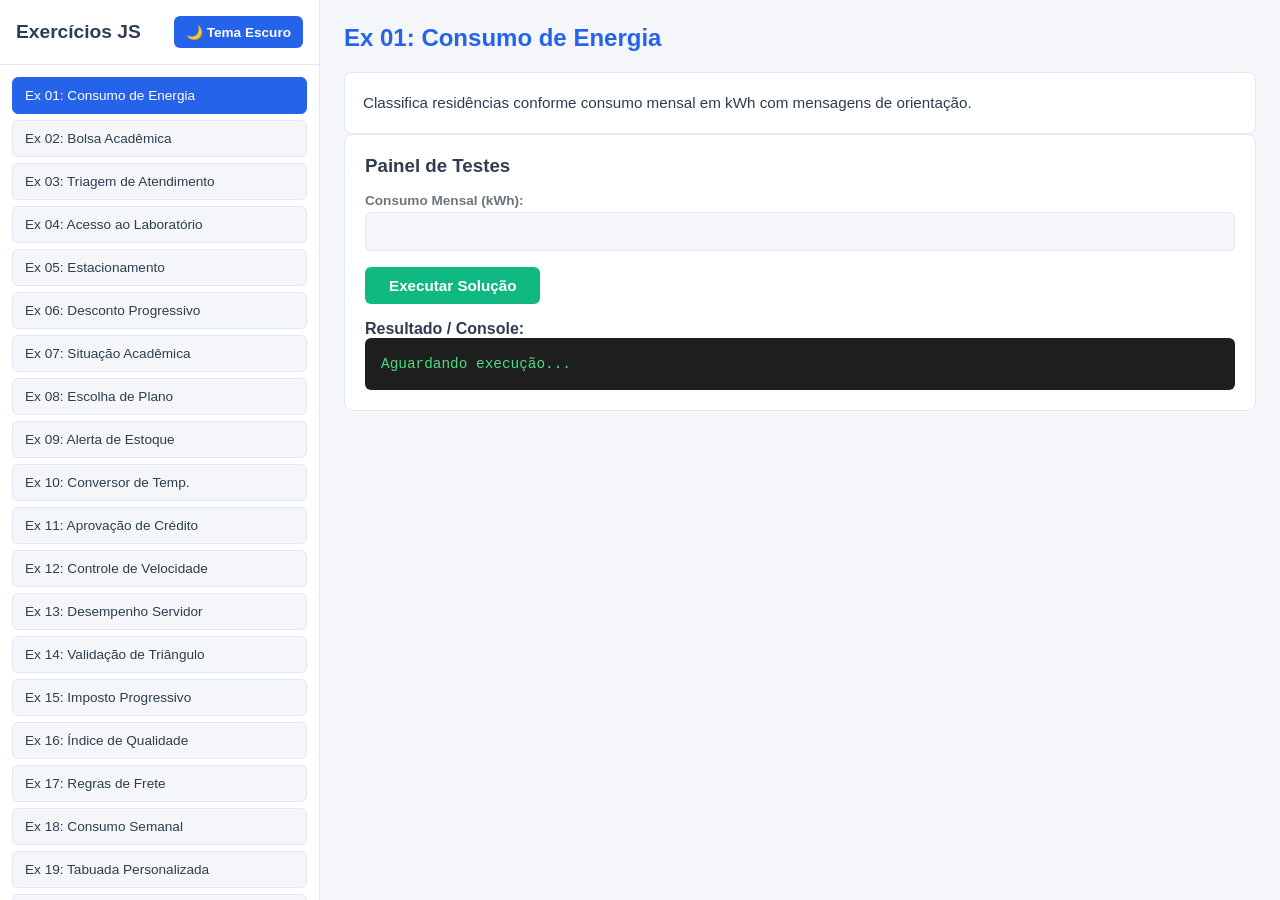
==== LIsta-Exer-3-Js/index.html @ e6002886 "Add files via upload" ====
<!DOCTYPE html>
<html lang="pt-BR">
<head>
  <meta charset="UTF-8">
  <meta name="viewport" content="width=device-width, initial-scale=1.0">
  <title>Painel Prático de Exercícios JavaScript (1 a 50)</title>
  <link rel="stylesheet" href="style.css">
</head>
<body class="light-theme">
  <div class="app-container">
    <!-- Barra Lateral com Botões -->
    <aside class="sidebar">
      <div class="sidebar-header">
        <h2>Exercícios JS</h2>
        <button id="theme-toggle-btn" class="theme-btn">🌙 Tema Escuro</button>
      </div>
      <nav class="exercise-nav" id="exercise-nav">
        <!-- Gerado via JavaScript -->
      </nav>
    </aside>

    <!-- Área Principal de Exibição e Testes -->
    <main class="main-content">
      <header class="content-header">
        <h1 id="exercise-title">Selecione um exercício</h1>
      </header>
      
      <section class="exercise-body">
        <div id="exercise-description" class="description-box">
          Escolha uma questão no menu lateral para visualizar a situação-problema e executar a solução em JavaScript.
        </div>
        
        <div class="interactive-panel">
          <h3>Painel de Testes</h3>
          <div id="input-container" class="input-group"></div>
          <button id="run-btn" class="run-btn">Executar Solução</button>
          <div class="output-box">
            <h4>Resultado / Console:</h4>
            <pre id="output-display">Aguardando execução...</pre>
          </div>
        </div>
      </section>
    </main>
  </div>

  <script src="script.js"></script>
</body>
</html>
---- LIsta-Exer-3-Js/style.css ----
:root {
  --bg-primary: #f4f6f9;
  --bg-secondary: #ffffff;
  --text-primary: #2c3e50;
  --text-secondary: #6c757d;
  --accent-color: #2563eb;
  --accent-hover: #1d4ed8;
  --border-color: #e2e8f0;
  --code-bg: #1e1e1e;
  --code-text: #4ade80;
}

body.dark-theme {
  --bg-primary: #0f172a;
  --bg-secondary: #1e293b;
  --text-primary: #f8fafc;
  --text-secondary: #94a3b8;
  --accent-color: #3b82f6;
  --accent-hover: #60a5fa;
  --border-color: #334155;
  --code-bg: #090d16;
  --code-text: #38bdf8;
}

* {
  box-sizing: border-box;
  margin: 0;
  padding: 0;
}

body {
  font-family: 'Segoe UI', Tahoma, Geneva, Verdana, sans-serif;
  background-color: var(--bg-primary);
  color: var(--text-primary);
  height: 100vh;
  overflow: hidden;
}

.app-container {
  display: flex;
  height: 100vh;
}

/* Sidebar */
.sidebar {
  width: 320px;
  background-color: var(--bg-secondary);
  border-right: 1px solid var(--border-color);
  display: flex;
  flex-direction: column;
}

.sidebar-header {
  padding: 16px;
  border-bottom: 1px solid var(--border-color);
  display: flex;
  justify-content: space-between;
  align-items: center;
}

.sidebar-header h2 {
  font-size: 1.2rem;
}

.theme-btn {
  padding: 8px 12px;
  border: none;
  border-radius: 6px;
  background-color: var(--accent-color);
  color: #fff;
  cursor: pointer;
  font-size: 0.85rem;
  font-weight: 600;
  transition: background 0.2s;
}

.theme-btn:hover {
  background-color: var(--accent-hover);
}

.exercise-nav {
  flex: 1;
  overflow-y: auto;
  padding: 12px;
}

.nav-btn {
  width: 100%;
  padding: 10px 12px;
  margin-bottom: 6px;
  text-align: left;
  border: 1px solid var(--border-color);
  background-color: var(--bg-primary);
  color: var(--text-primary);
  border-radius: 6px;
  cursor: pointer;
  font-size: 0.85rem;
  transition: all 0.2s;
  white-space: nowrap;
  overflow: hidden;
  text-overflow: ellipsis;
}

.nav-btn:hover, .nav-btn.active {
  background-color: var(--accent-color);
  color: #fff;
  border-color: var(--accent-color);
}

/* Main Content */
.main-content {
  flex: 1;
  padding: 24px;
  overflow-y: auto;
  display: flex;
  flex-direction: column;
  gap: 20px;
}

.content-header h1 {
  font-size: 1.5rem;
  color: var(--accent-color);
}

.description-box {
  background-color: var(--bg-secondary);
  padding: 18px;
  border-radius: 8px;
  border: 1px solid var(--border-color);
  line-height: 1.6;
  font-size: 0.95rem;
}

.interactive-panel {
  background-color: var(--bg-secondary);
  padding: 20px;
  border-radius: 8px;
  border: 1px solid var(--border-color);
  display: flex;
  flex-direction: column;
  gap: 16px;
}

.input-group {
  display: flex;
  flex-direction: column;
  gap: 12px;
}

.input-field {
  display: flex;
  flex-direction: column;
  gap: 4px;
}

.input-field label {
  font-size: 0.85rem;
  font-weight: 600;
  color: var(--text-secondary);
}

.input-field input {
  padding: 10px;
  border: 1px solid var(--border-color);
  border-radius: 6px;
  background-color: var(--bg-primary);
  color: var(--text-primary);
  font-size: 0.95rem;
  outline: none;
}

.input-field input:focus {
  border-color: var(--accent-color);
}

.run-btn {
  align-self: flex-start;
  padding: 10px 24px;
  background-color: #10b981;
  color: #fff;
  border: none;
  border-radius: 6px;
  cursor: pointer;
  font-weight: bold;
  font-size: 0.95rem;
  transition: background 0.2s;
}

.run-btn:hover {
  background-color: #059669;
}

.output-box pre {
  background-color: var(--code-bg);
  color: var(--code-text);
  padding: 16px;
  border-radius: 6px;
  white-space: pre-wrap;
  font-family: 'Courier New', Courier, monospace;
  font-size: 0.9rem;
  line-height: 1.4;
}
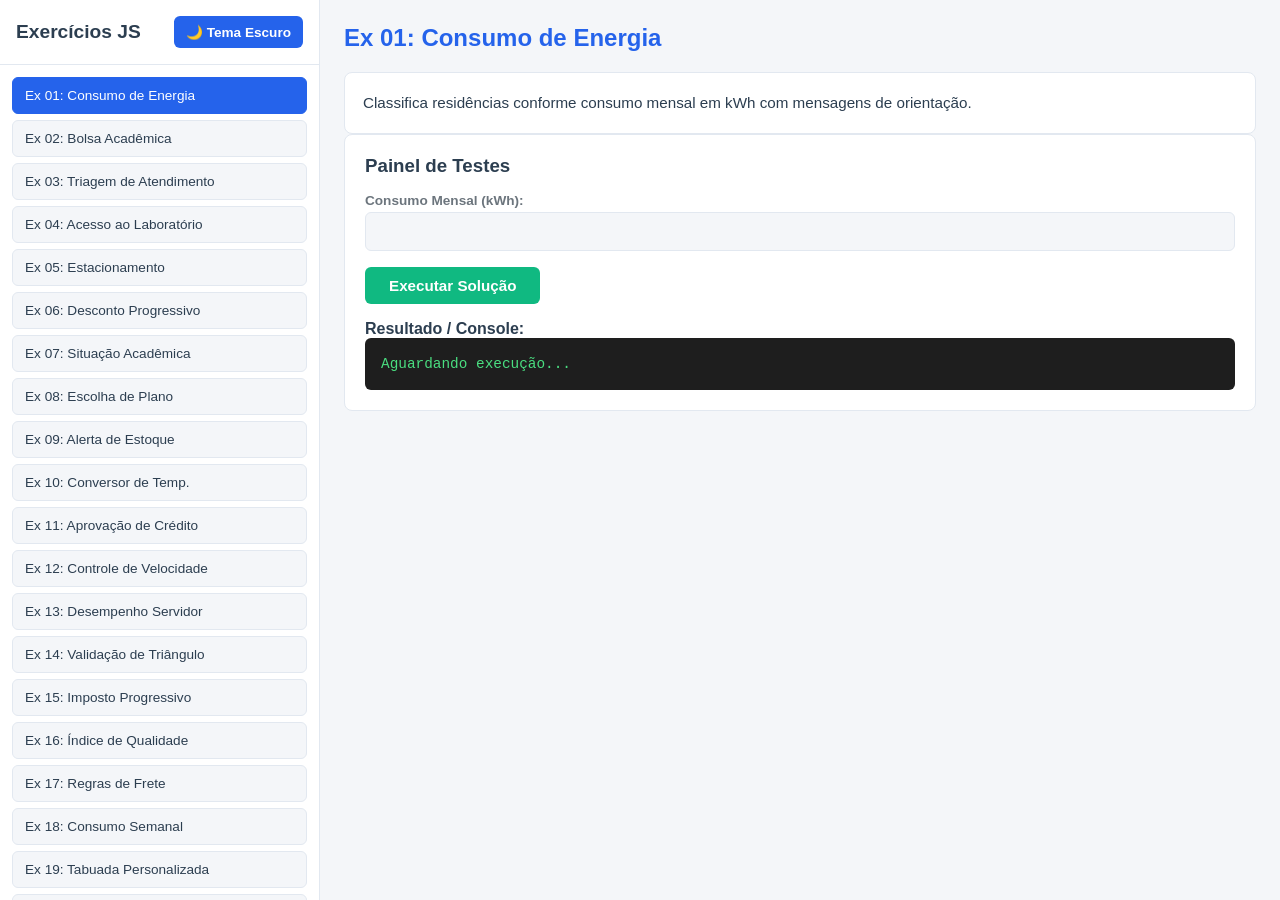
==== commit bc2b419d: "Lista de Exercícios 3 Js" ====
--- a/LIsta-Exer-3-Js/index.html
+++ b/LIsta-Exer-3-Js/index.html
@@ -45,4 +45,4 @@
 
   <script src="script.js"></script>
 </body>
-</html>+</html>
